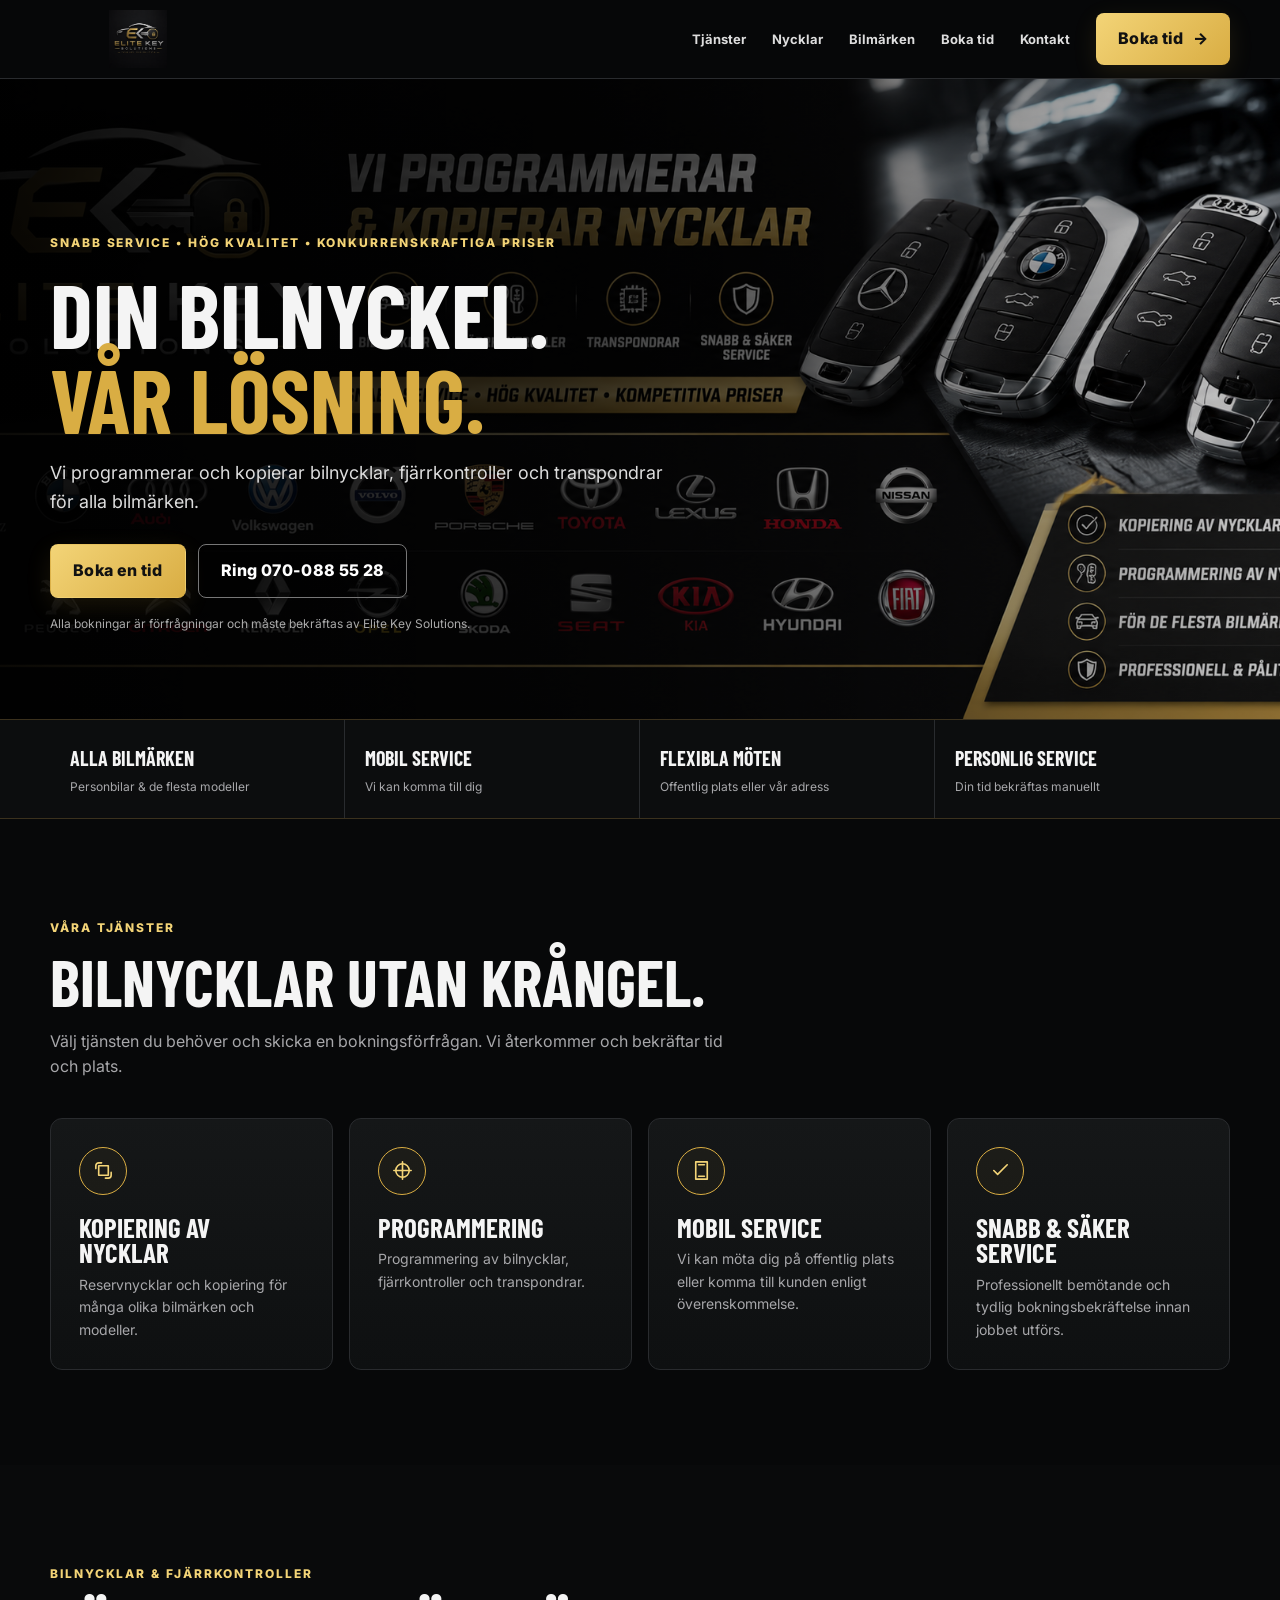
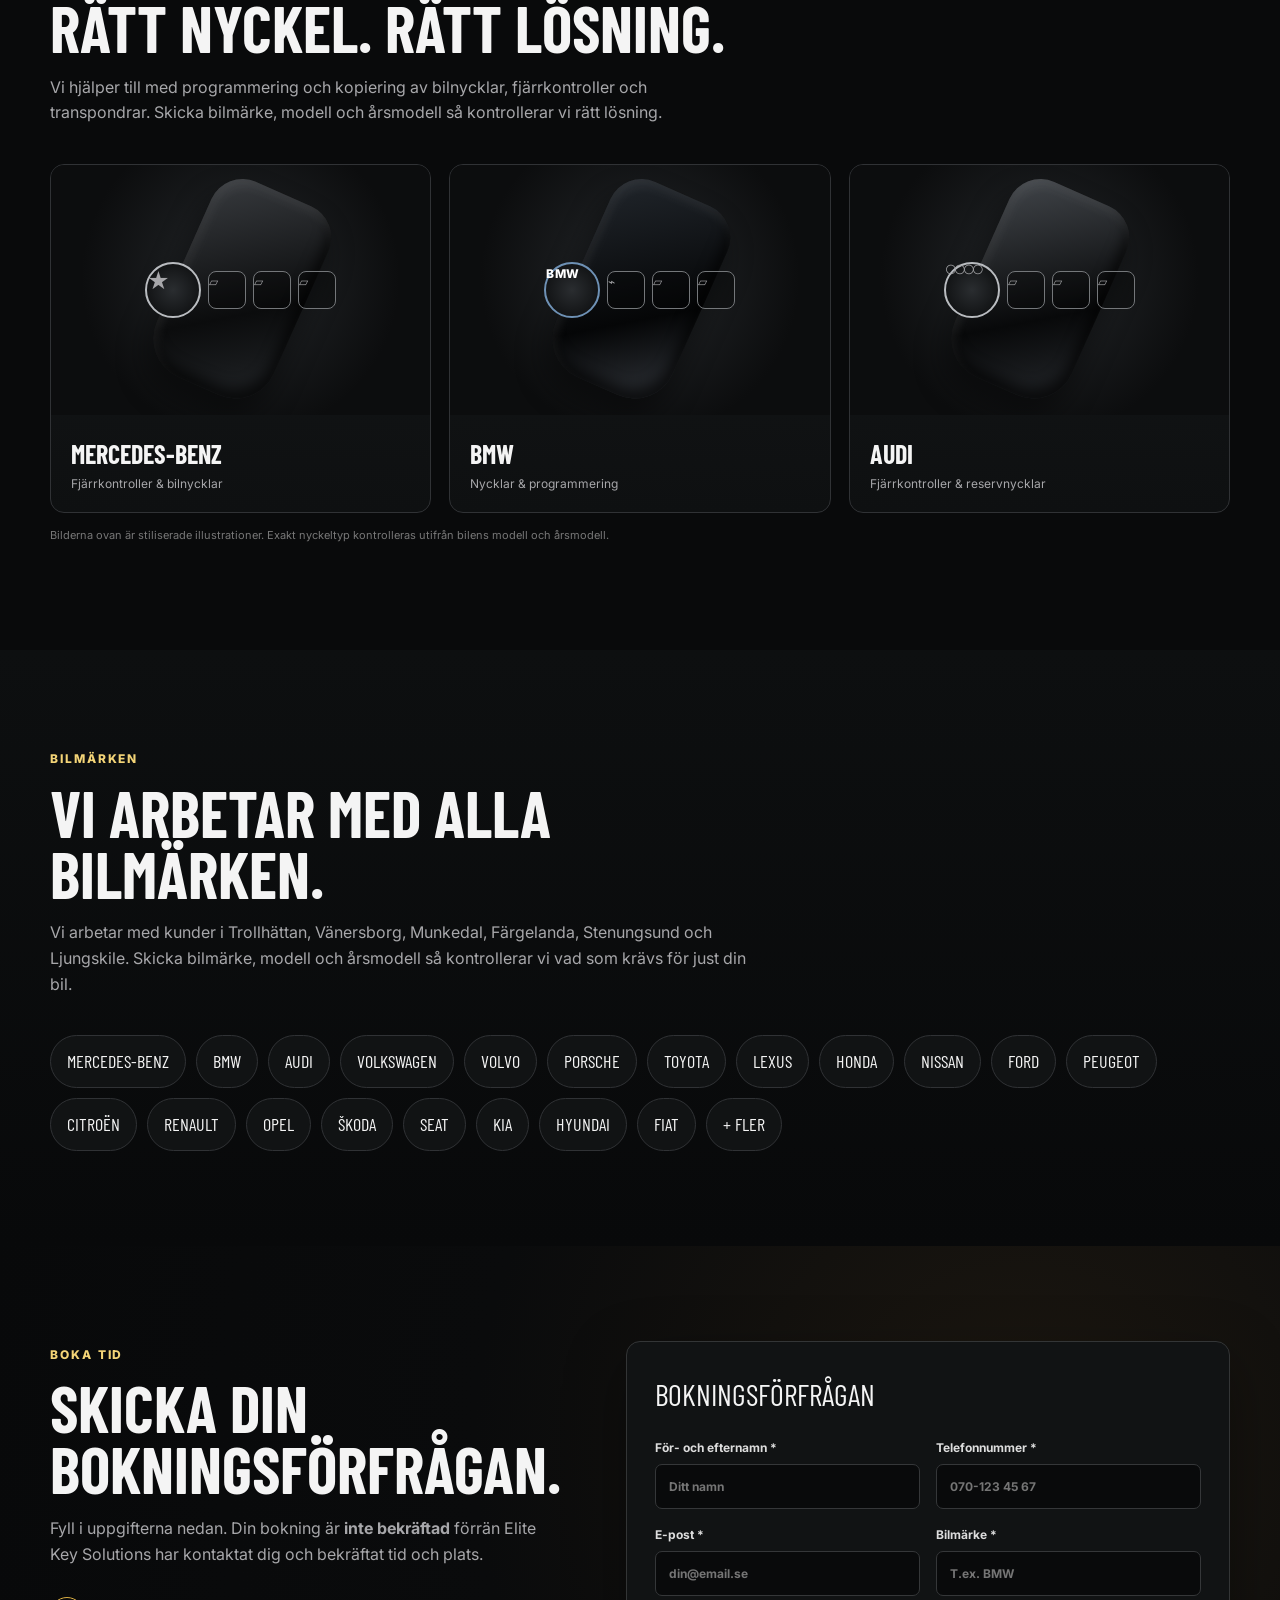
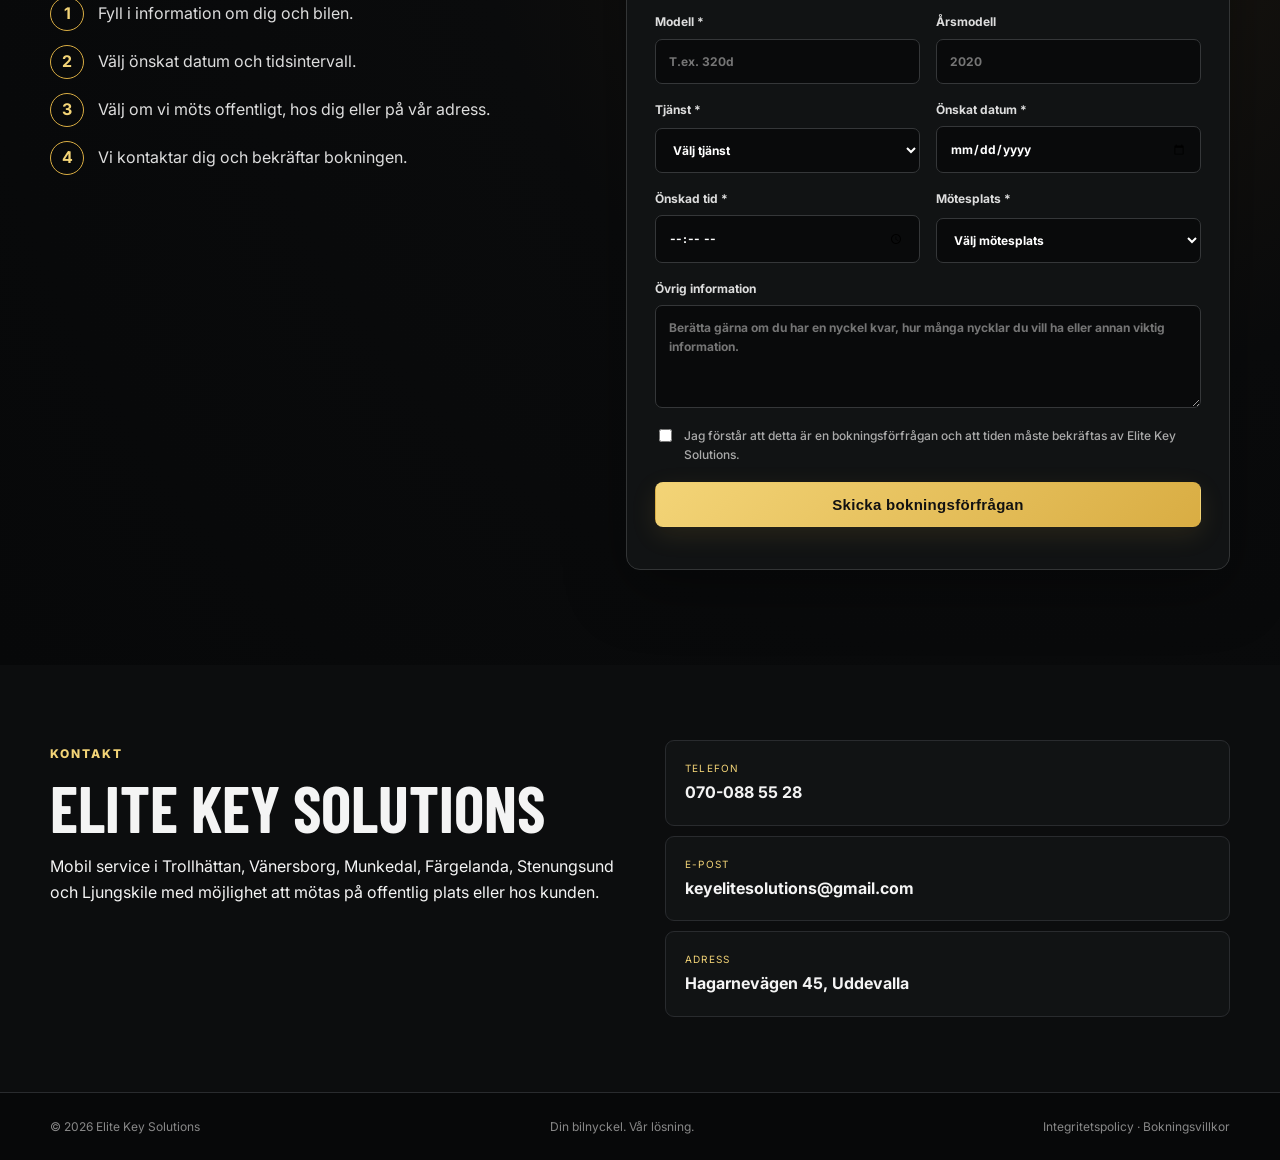
==== elite_key_solutions_site/index.html @ 111d4e5b "Add files via upload" ====
<!doctype html>
<html lang="sv">
<head>
  <meta charset="utf-8">
  <meta name="viewport" content="width=device-width, initial-scale=1">
  <meta name="description" content="Elite Key Solutions erbjuder bilnycklar, nyckelprogrammering, nyckelkopiering och mobil service i Trollhättan, Vänersborg, Munkedal, Färgelanda, Stenungsund, Ljungskile och närliggande områden. Boka en tid för din bilnyckel.">
  <meta name="robots" content="index, follow">
  <meta name="theme-color" content="#0b0d10">
  <meta property="og:type" content="website">
  <meta property="og:title" content="Elite Key Solutions | Bilnycklar & programmering">
  <meta property="og:description" content="Professionell hjälp med bilnycklar, programmering och kopiering i Trollhättan, Vänersborg, Munkedal, Färgelanda, Stenungsund, Ljungskile och omnejd.">
  <meta property="og:image" content="assets/hero-banner.png">
  <meta name="twitter:card" content="summary_large_image">
  <link rel="icon" href="assets/logo.png" type="image/png">
  <link rel="manifest" href="site.webmanifest">
  <title>Elite Key Solutions | Bilnycklar & programmering</title>
  <link rel="stylesheet" href="style.css">
  <script type="application/ld+json">
  {
    "@context": "https://schema.org",
    "@type": "AutomotiveBusiness",
    "name": "Elite Key Solutions",
    "description": "Bilnycklar, nyckelprogrammering, nyckelkopiering och mobil service.",
    "telephone": "+46700885528",
    "email": "keyelitesolutions@gmail.com",
    "address": {
      "@type": "PostalAddress",
      "streetAddress": "Hagarnevägen 45",
      "addressLocality": "Uddevalla",
      "addressCountry": "SE"
    },
    "areaServed": ["Trollhättan","Vänersborg","Munkedal","Färgelanda","Stenungsund","Ljungskile"],
    "url": "https://YOUR-GITHUB-USERNAME.github.io/elite-key-solutions/"
  }
  </script>
</head>
<body>
  <header class="site-header">
    <div class="container nav">
      <a class="brand" href="#top" aria-label="Elite Key Solutions startsida">
        <img src="assets/logo.png" alt="Elite Key Solutions">
      </a>
      <nav id="mainNav">
        <a href="#tjanster">Tjänster</a>
        <a href="#nycklar">Nycklar</a>
        <a href="#bilmärken">Bilmärken</a>
        <a href="#bokning">Boka tid</a>
        <a href="#kontakt">Kontakt</a>
      </nav>
      <a class="nav-cta" href="#bokning">Boka tid <span aria-hidden="true">→</span></a>
      <button class="menu-toggle" type="button" aria-label="Öppna meny" aria-expanded="false" aria-controls="mainNav">☰</button>
    </div>
  </header>

  <main id="top">
    <section class="hero">
      <img class="hero-image" src="assets/hero-banner.png" alt="Elite Key Solutions – bilnycklar och programmering">
      <div class="hero-overlay">
        <div class="container hero-content">
          <span class="eyebrow">SNABB SERVICE • HÖG KVALITET • KONKURRENSKRAFTIGA PRISER</span>
          <h1>Din bilnyckel.<br><span>Vår lösning.</span></h1>
          <p>Vi programmerar och kopierar bilnycklar, fjärrkontroller och transpondrar för alla bilmärken.</p>
          <div class="hero-actions">
            <a class="btn btn-gold" href="#bokning">Boka en tid</a>
            <a class="btn btn-outline" href="tel:+46700885528">Ring 070-088 55 28</a>
          </div>
          <p class="hero-note">Alla bokningar är förfrågningar och måste bekräftas av Elite Key Solutions.</p>
        </div>
      </div>
    </section>

    <section class="trust-strip">
      <div class="container trust-grid">
        <div><strong>Alla bilmärken</strong><span>Personbilar &amp; de flesta modeller</span></div>
        <div><strong>Mobil service</strong><span>Vi kan komma till dig</span></div>
        <div><strong>Flexibla möten</strong><span>Offentlig plats eller vår adress</span></div>
        <div><strong>Personlig service</strong><span>Din tid bekräftas manuellt</span></div>
      </div>
    </section>

    <section id="tjanster" class="section">
      <div class="container">
        <div class="section-heading">
          <span class="eyebrow">VÅRA TJÄNSTER</span>
          <h2>Bilnycklar utan krångel.</h2>
          <p>Välj tjänsten du behöver och skicka en bokningsförfrågan. Vi återkommer och bekräftar tid och plats.</p>
        </div>
        <div class="cards">
          <article class="card">
            <div class="icon" aria-hidden="true"><svg viewBox="0 0 24 24"><path d="M7 7h10v10H7z"/><path d="M4 10V7a3 3 0 0 1 3-3h3M20 14v3a3 3 0 0 1-3 3h-3"/></svg></div>
            <h3>Kopiering av nycklar</h3>
            <p>Reservnycklar och kopiering för många olika bilmärken och modeller.</p>
          </article>
          <article class="card">
            <div class="icon" aria-hidden="true"><svg viewBox="0 0 24 24"><path d="M12 3v18M3 12h18"/><circle cx="12" cy="12" r="7"/></svg></div>
            <h3>Programmering</h3>
            <p>Programmering av bilnycklar, fjärrkontroller och transpondrar.</p>
          </article>
          <article class="card">
            <div class="icon" aria-hidden="true"><svg viewBox="0 0 24 24"><path d="M6 3h12v18H6z"/><path d="M9 6h6M9 18h6"/></svg></div>
            <h3>Mobil service</h3>
            <p>Vi kan möta dig på offentlig plats eller komma till kunden enligt överenskommelse.</p>
          </article>
          <article class="card">
            <div class="icon" aria-hidden="true"><svg viewBox="0 0 24 24"><path d="m5 12 4 4L19 6"/></svg></div>
            <h3>Snabb &amp; säker service</h3>
            <p>Professionellt bemötande och tydlig bokningsbekräftelse innan jobbet utförs.</p>
          </article>
        </div>
      </div>
    </section>

    <section id="nycklar" class="section key-section">
      <div class="container">
        <div class="section-heading">
          <span class="eyebrow">BILNYCKLAR &amp; FJÄRRKONTROLLER</span>
          <h2>Rätt nyckel. Rätt lösning.</h2>
          <p>Vi hjälper till med programmering och kopiering av bilnycklar, fjärrkontroller och transpondrar. Skicka bilmärke, modell och årsmodell så kontrollerar vi rätt lösning.</p>
        </div>
        <div class="key-gallery">
          <article class="key-card">
            <div class="key-visual key-mercedes" aria-label="Mercedes-Benz nyckelillustration"><span class="key-logo">★</span><span class="key-button">▱</span><span class="key-button">▱</span><span class="key-button">▱</span></div>
            <div><strong>Mercedes-Benz</strong><span>Fjärrkontroller &amp; bilnycklar</span></div>
          </article>
          <article class="key-card">
            <div class="key-visual key-bmw" aria-label="BMW nyckelillustration"><span class="key-logo">BMW</span><span class="key-button">⌁</span><span class="key-button">▱</span><span class="key-button">▱</span></div>
            <div><strong>BMW</strong><span>Nycklar &amp; programmering</span></div>
          </article>
          <article class="key-card">
            <div class="key-visual key-audi" aria-label="Audi nyckelillustration"><span class="key-logo">◯◯◯◯</span><span class="key-button">▱</span><span class="key-button">▱</span><span class="key-button">▱</span></div>
            <div><strong>Audi</strong><span>Fjärrkontroller &amp; reservnycklar</span></div>
          </article>
        </div>
        <p class="key-disclaimer">Bilderna ovan är stiliserade illustrationer. Exakt nyckeltyp kontrolleras utifrån bilens modell och årsmodell.</p>
      </div>
    </section>

    <section id="bilmärken" class="section section-dark">
      <div class="container">
        <div class="section-heading">
          <span class="eyebrow">BILMÄRKEN</span>
          <h2>Vi arbetar med alla bilmärken.</h2>
          <p>Vi arbetar med kunder i Trollhättan, Vänersborg, Munkedal, Färgelanda, Stenungsund och Ljungskile. Skicka bilmärke, modell och årsmodell så kontrollerar vi vad som krävs för just din bil.</p>
        </div>
        <div class="brands">
          <span>Mercedes-Benz</span><span>BMW</span><span>Audi</span><span>Volkswagen</span>
          <span>Volvo</span><span>Porsche</span><span>Toyota</span><span>Lexus</span>
          <span>Honda</span><span>Nissan</span><span>Ford</span><span>Peugeot</span>
          <span>Citroën</span><span>Renault</span><span>Opel</span><span>Škoda</span>
          <span>SEAT</span><span>Kia</span><span>Hyundai</span><span>Fiat</span>
          <span>+ fler</span>
        </div>
      </div>
    </section>

    <section id="bokning" class="section booking-section">
      <div class="container booking-layout">
        <div>
          <span class="eyebrow">BOKA TID</span>
          <h2>Skicka din bokningsförfrågan.</h2>
          <p class="lead">Fyll i uppgifterna nedan. Din bokning är <strong>inte bekräftad</strong> förrän Elite Key Solutions har kontaktat dig och bekräftat tid och plats.</p>

          <div class="booking-points">
            <div><b>1</b><span>Fyll i information om dig och bilen.</span></div>
            <div><b>2</b><span>Välj önskat datum och tidsintervall.</span></div>
            <div><b>3</b><span>Välj om vi möts offentligt, hos dig eller på vår adress.</span></div>
            <div><b>4</b><span>Vi kontaktar dig och bekräftar bokningen.</span></div>
          </div>
        </div>

        <form id="bookingForm" class="booking-form" novalidate>
          <input type="text" name="_honey" class="hp-field" tabindex="-1" autocomplete="off" aria-hidden="true">
          <div class="form-title">Bokningsförfrågan</div>
          <div class="form-grid">
            <label>För- och efternamn *
              <input name="name" required placeholder="Ditt namn">
            </label>
            <label>Telefonnummer *
              <input name="phone" type="tel" required placeholder="070-123 45 67">
            </label>
            <label>E-post *
              <input name="email" type="email" required placeholder="din@email.se" autocomplete="email">
            </label>
            <label>Bilmärke *
              <input name="brand" required placeholder="T.ex. BMW">
            </label>
            <label>Modell *
              <input name="model" required placeholder="T.ex. 320d">
            </label>
            <label>Årsmodell
              <input name="year" type="number" min="1950" max="2100" placeholder="2020">
            </label>
            <label>Tjänst *
              <select name="service" required>
                <option value="">Välj tjänst</option>
                <option>Programmering av reservnyckel</option>
                <option>Kopiering av bilnyckel</option>
                <option>Programmering av fjärrkontroll</option>
                <option>Programmering av transponder</option>
                <option>Annat – kontakta mig</option>
              </select>
            </label>
            <label>Önskat datum *
              <input name="date" type="date" required>
            </label>
            <label>Önskad tid *
              <input name="time" type="time" required>
            </label>
            <label>Mötesplats *
              <select name="location" required>
                <option value="">Välj mötesplats</option>
                <option>Offentlig plats – vi bestämmer tillsammans</option>
                <option>Jag vill att ni kommer till mig</option>
                <option>Jag kommer till Hagarnevägen 45, Uddevalla</option>
              </select>
            </label>
            <label class="full">Övrig information
              <textarea name="message" rows="4" placeholder="Berätta gärna om du har en nyckel kvar, hur många nycklar du vill ha eller annan viktig information."></textarea>
            </label>
          </div>
          <label class="consent">
            <input name="consent" type="checkbox" value="Ja" required>
            <span>Jag förstår att detta är en bokningsförfrågan och att tiden måste bekräftas av Elite Key Solutions.</span>
          </label>
          <button class="btn btn-gold submit-btn" type="submit">Skicka bokningsförfrågan</button>
          <p id="formStatus" class="form-status" aria-live="polite"></p>
        </form>
      </div>
    </section>

    <section id="kontakt" class="section contact-section">
      <div class="container contact-grid">
        <div>
          <span class="eyebrow">KONTAKT</span>
          <h2>Elite Key Solutions</h2>
          <p>Mobil service i Trollhättan, Vänersborg, Munkedal, Färgelanda, Stenungsund och Ljungskile med möjlighet att mötas på offentlig plats eller hos kunden.</p>
        </div>
        <div class="contact-items">
          <a href="tel:+46700885528"><small>Telefon</small><strong>070-088 55 28</strong></a>
          <a href="mailto:keyelitesolutions@gmail.com"><small>E-post</small><strong>keyelitesolutions@gmail.com</strong></a>
          <div><small>Adress</small><strong>Hagarnevägen 45, Uddevalla</strong></div>
        </div>
      </div>
    </section>
  </main>

  <footer>
    <div class="container footer-inner">
      <span>© <span id="year"></span> Elite Key Solutions</span>
      <span>Din bilnyckel. Vår lösning.</span>
      <span><a href="integritetspolicy.html">Integritetspolicy</a> · <a href="bokningsvillkor.html">Bokningsvillkor</a></span>
    </div>
  </footer>

  <script src="script.js"></script>
</body>
</html>
---- elite_key_solutions_site/style.css ----
@import url('https://fonts.googleapis.com/css2?family=Barlow+Condensed:wght@500;600;700;800&family=Inter:wght@400;500;600;700;800&display=swap');
:root{--bg:#070809;--panel:#101214;--panel2:#151719;--gold:#d9ad43;--gold2:#f3d477;--text:#f4f4f4;--muted:#a7a7aa;--line:#292b2e;--max:1180px}
*{box-sizing:border-box}html{scroll-behavior:smooth}body{margin:0;background:var(--bg);color:var(--text);font-family:Inter,Arial,sans-serif;line-height:1.6}a{color:inherit;text-decoration:none}.container{width:min(calc(100% - 40px),var(--max));margin:auto}
.site-header{position:sticky;top:0;z-index:50;background:rgba(7,8,9,.96);backdrop-filter:blur(14px);border-bottom:1px solid var(--line)}.nav{height:78px;display:flex;align-items:center;gap:24px}.brand{display:flex;align-items:center;margin-right:auto}.brand img{width:175px;height:58px;object-fit:contain}.nav nav{display:flex;gap:22px;color:#ddd;font-size:13px;font-weight:700}.nav nav a{padding:10px 2px;position:relative}.nav nav a:after{content:"";position:absolute;left:0;right:100%;bottom:3px;height:2px;background:var(--gold);transition:.2s}.nav nav a:hover:after{right:0}.nav-cta,.btn{display:inline-flex;justify-content:center;align-items:center;gap:9px;border-radius:8px;padding:13px 22px;font-weight:800;letter-spacing:.02em;transition:transform .18s,filter .18s,box-shadow .18s}.nav-cta{background:linear-gradient(135deg,var(--gold2),var(--gold));color:#111;box-shadow:0 7px 24px rgba(217,173,67,.12)}.menu-toggle{display:none;background:#111;border:1px solid #3a3b3d;color:#fff;border-radius:8px;width:44px;height:44px;font-size:22px}
.hero{position:relative;min-height:640px;overflow:hidden;background:#050606}.hero-image{position:absolute;inset:0;width:100%;height:100%;object-fit:cover;object-position:center}.hero-overlay{position:absolute;inset:0;background:linear-gradient(90deg,rgba(0,0,0,.95) 0%,rgba(0,0,0,.78) 43%,rgba(0,0,0,.2) 100%)}.hero-content{position:relative;padding-top:150px;max-width:760px;margin-left:max(20px,calc((100vw - var(--max))/2))}.eyebrow{display:inline-block;color:var(--gold2);font-weight:800;font-size:12px;letter-spacing:.16em}h1,h2,h3{font-family:"Barlow Condensed",Impact,sans-serif;line-height:.95;text-transform:uppercase}h1{font-size:clamp(54px,7vw,92px);margin:16px 0}h1 span,h2 span{color:var(--gold)}.hero p{max-width:620px;color:#ddd;font-size:18px}.hero-actions{display:flex;gap:12px;margin-top:28px;flex-wrap:wrap}.btn{border:1px solid transparent;cursor:pointer}.btn-gold{background:linear-gradient(135deg,var(--gold2),var(--gold));color:#111;box-shadow:0 8px 26px rgba(217,173,67,.12)}.btn-outline{border-color:#777;background:rgba(0,0,0,.35);color:#fff}.btn:hover,.nav-cta:hover{transform:translateY(-2px);filter:brightness(1.06);box-shadow:0 10px 28px rgba(0,0,0,.25)}.hero-note{font-size:12px!important;color:#aaa!important;margin-top:16px}
.trust-strip{border-top:1px solid #3b311d;border-bottom:1px solid #3b311d;background:#0c0d0e}.trust-grid{display:grid;grid-template-columns:repeat(4,1fr)}.trust-grid div{padding:22px 20px;border-right:1px solid var(--line)}.trust-grid div:last-child{border:0}.trust-grid strong,.trust-grid span{display:block}.trust-grid strong{font-family:"Barlow Condensed";font-size:20px;text-transform:uppercase}.trust-grid span{font-size:12px;color:var(--muted);margin-top:3px}
.section{padding:95px 0}.section-dark{background:linear-gradient(180deg,#0d0f10,#08090a)}.section-heading{max-width:700px;margin-bottom:38px}.section-heading h2,.booking-layout h2,.contact-section h2{font-size:clamp(42px,5vw,64px);margin:12px 0}.section-heading p,.lead{color:var(--muted);max-width:720px}.cards{display:grid;grid-template-columns:repeat(4,1fr);gap:16px}.card{background:linear-gradient(180deg,#151718,#0e1011);border:1px solid var(--line);padding:28px;border-radius:12px;transition:.2s}.card:hover{border-color:#655327;transform:translateY(-4px);box-shadow:0 16px 38px rgba(0,0,0,.25)}.icon{width:48px;height:48px;border:1px solid var(--gold);border-radius:50%;display:grid;place-items:center;color:var(--gold2);margin-bottom:20px;background:rgba(217,173,67,.04)}.icon svg{width:23px;height:23px;fill:none;stroke:currentColor;stroke-width:1.7;stroke-linecap:round;stroke-linejoin:round}.card h3{font-size:27px;margin:0 0 8px}.card p{color:var(--muted);font-size:14px;margin:0}
.key-section{background:#090a0b}.key-gallery{display:grid;grid-template-columns:repeat(3,1fr);gap:18px}.key-card{background:linear-gradient(180deg,#151719,#0e1011);border:1px solid #303235;border-radius:14px;overflow:hidden;transition:.2s}.key-card:hover{transform:translateY(-4px);border-color:#665428}.key-card>div:last-child{padding:18px 20px}.key-card strong,.key-card span{display:block}.key-card strong{font-family:"Barlow Condensed";font-size:26px;text-transform:uppercase}.key-card span{font-size:12px;color:var(--muted)}.key-visual{height:250px;position:relative;display:flex;align-items:center;justify-content:center;gap:7px;overflow:hidden;background:radial-gradient(circle at 50% 45%,#25282b,#0c0d0e 68%)}.key-visual:before{content:"";position:absolute;width:128px;height:210px;border-radius:34px 34px 42px 42px;background:linear-gradient(145deg,#3a3d41,#0b0c0d 60%,#24272a);box-shadow:inset 5px 5px 12px rgba(255,255,255,.08),inset -6px -8px 14px rgba(0,0,0,.7),0 18px 30px rgba(0,0,0,.45);transform:rotate(24deg)}.key-bmw:before{background:linear-gradient(145deg,#22272d,#050607 62%,#34383e)}.key-audi:before{background:linear-gradient(145deg,#44484d,#08090a 62%,#272a2e)}.key-logo,.key-button{position:relative;z-index:2}.key-logo{width:56px;height:56px;border-radius:50%;display:grid;place-items:center;color:#eee;border:2px solid #b9bcc0;font-size:10px;font-weight:800;letter-spacing:.03em;background:radial-gradient(circle,#2a2d30,#090a0b)}.key-button{width:38px;height:38px;border:1px solid #74777a;border-radius:8px;color:#d8d8d8;display:grid;place-items:center;font-size:15px;background:rgba(0,0,0,.28)}.key-mercedes .key-logo{font-size:22px}.key-bmw .key-logo{border-color:#6e91b5;color:#fff}.key-audi .key-logo{font-size:7px;letter-spacing:-.12em}.key-disclaimer{color:#777;font-size:11px;margin-top:14px}
.brands{display:flex;flex-wrap:wrap;gap:10px}.brands span{border:1px solid #303235;background:#111314;padding:11px 16px;border-radius:999px;font-family:"Barlow Condensed";font-size:18px;text-transform:uppercase;transition:.18s}.brands span:hover{border-color:#68552b;color:var(--gold2);transform:translateY(-2px)}
.booking-section{background:radial-gradient(circle at 80% 20%,#1c1710 0,#0a0b0c 42%,#070809 100%)}.booking-layout{display:grid;grid-template-columns:.85fr 1.15fr;gap:65px;align-items:start}.booking-points{display:grid;gap:14px;margin-top:30px}.booking-points div{display:flex;gap:14px;align-items:center;color:#ddd}.booking-points b{width:34px;height:34px;display:grid;place-items:center;border:1px solid var(--gold);border-radius:50%;color:var(--gold2)}.booking-form{background:#111314;border:1px solid #333536;border-radius:14px;padding:28px;box-shadow:0 20px 60px rgba(0,0,0,.35)}.form-title{font-family:"Barlow Condensed";font-size:30px;text-transform:uppercase;margin-bottom:20px}.form-grid{display:grid;grid-template-columns:1fr 1fr;gap:16px}label{display:grid;gap:7px;color:#ddd;font-size:12px;font-weight:700}.full{grid-column:1/-1}input,select,textarea{width:100%;background:#090a0b;border:1px solid #353739;border-radius:7px;padding:12px 13px;color:#fff;font:inherit;outline:none}input:focus,select:focus,textarea:focus{border-color:var(--gold);box-shadow:0 0 0 3px rgba(217,173,67,.08)}textarea{resize:vertical}.consent{display:flex;align-items:flex-start;gap:9px;margin:18px 0;color:#aaa;font-weight:500}.consent input{width:auto;margin-top:3px}.submit-btn{width:100%;font-size:15px}.form-status{margin:14px 0 0;color:var(--gold2);font-size:13px}.contact-section{padding-top:75px;padding-bottom:75px;background:#0c0d0e}.contact-grid{display:grid;grid-template-columns:1fr 1fr;gap:50px}.contact-items{display:grid;gap:10px}.contact-items a,.contact-items div{padding:19px;border:1px solid var(--line);border-radius:9px;background:#111314;transition:.18s}.contact-items a:hover{border-color:#665428;transform:translateX(3px)}.contact-items small,.contact-items strong{display:block}.contact-items small{color:var(--gold2);text-transform:uppercase;font-size:10px;letter-spacing:.12em}.contact-items strong{font-size:16px;margin-top:4px}footer{border-top:1px solid var(--line);padding:24px 0;color:#888;font-size:12px}.footer-inner{display:flex;justify-content:space-between;gap:20px}
.hp-field{position:absolute!important;left:-10000px!important;width:1px!important;height:1px!important;overflow:hidden!important;opacity:0!important;pointer-events:none!important}.booking-form button:disabled{opacity:.65;cursor:wait;transform:none}.form-status[data-type="success"]{color:#7fe0a2}.form-status[data-type="error"]{color:#ff8b8b}.form-status[data-type="loading"]{color:var(--gold2)}
@media(max-width:900px){.nav nav{display:none}.nav-cta{padding:10px 15px}.menu-toggle{display:block}.nav.open nav{display:flex;position:absolute;left:14px;right:14px;top:72px;padding:14px;flex-direction:column;gap:4px;background:#101214;border:1px solid #333;border-radius:12px;box-shadow:0 20px 45px rgba(0,0,0,.5)}.hero{min-height:650px}.hero-content{padding-top:125px}.cards{grid-template-columns:1fr 1fr}.key-gallery{grid-template-columns:1fr 1fr}.booking-layout,.contact-grid{grid-template-columns:1fr}.trust-grid{grid-template-columns:1fr 1fr}.trust-grid div:nth-child(2){border-right:0}.trust-grid div:nth-child(-n+2){border-bottom:1px solid var(--line)}}
@media(max-width:620px){.container{width:min(calc(100% - 28px),var(--max))}.brand img{width:145px}.nav{height:68px}.hero-image{object-position:62% center}.hero-overlay{background:linear-gradient(90deg,rgba(0,0,0,.95),rgba(0,0,0,.72))}.hero-content{padding-top:105px}.hero p{font-size:15px}.cards,.form-grid,.key-gallery{grid-template-columns:1fr}.full{grid-column:auto}.trust-grid{grid-template-columns:1fr}.trust-grid div{border-right:0!important;border-bottom:1px solid var(--line)!important}.trust-grid div:last-child{border-bottom:0!important}.section{padding:70px 0}.footer-inner{flex-direction:column}.hero-actions .btn{width:100%}.key-visual{height:220px}}
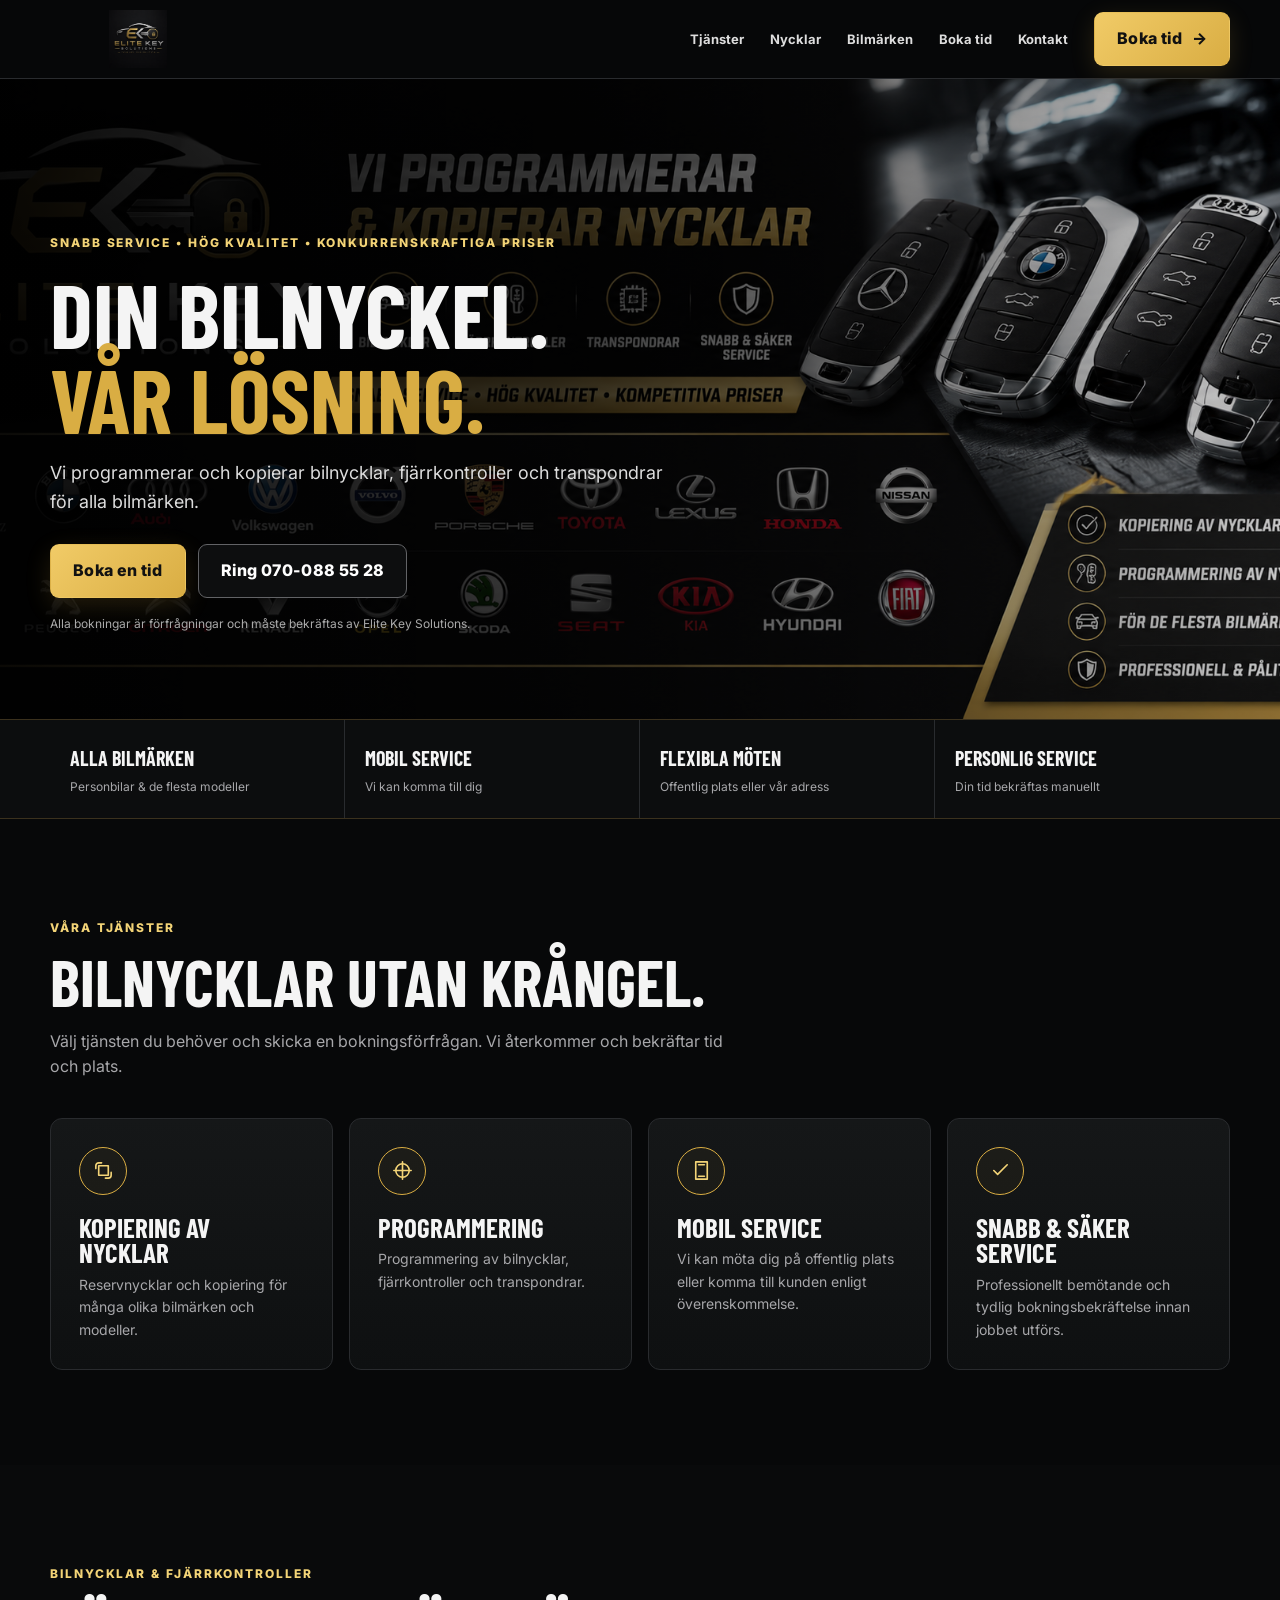
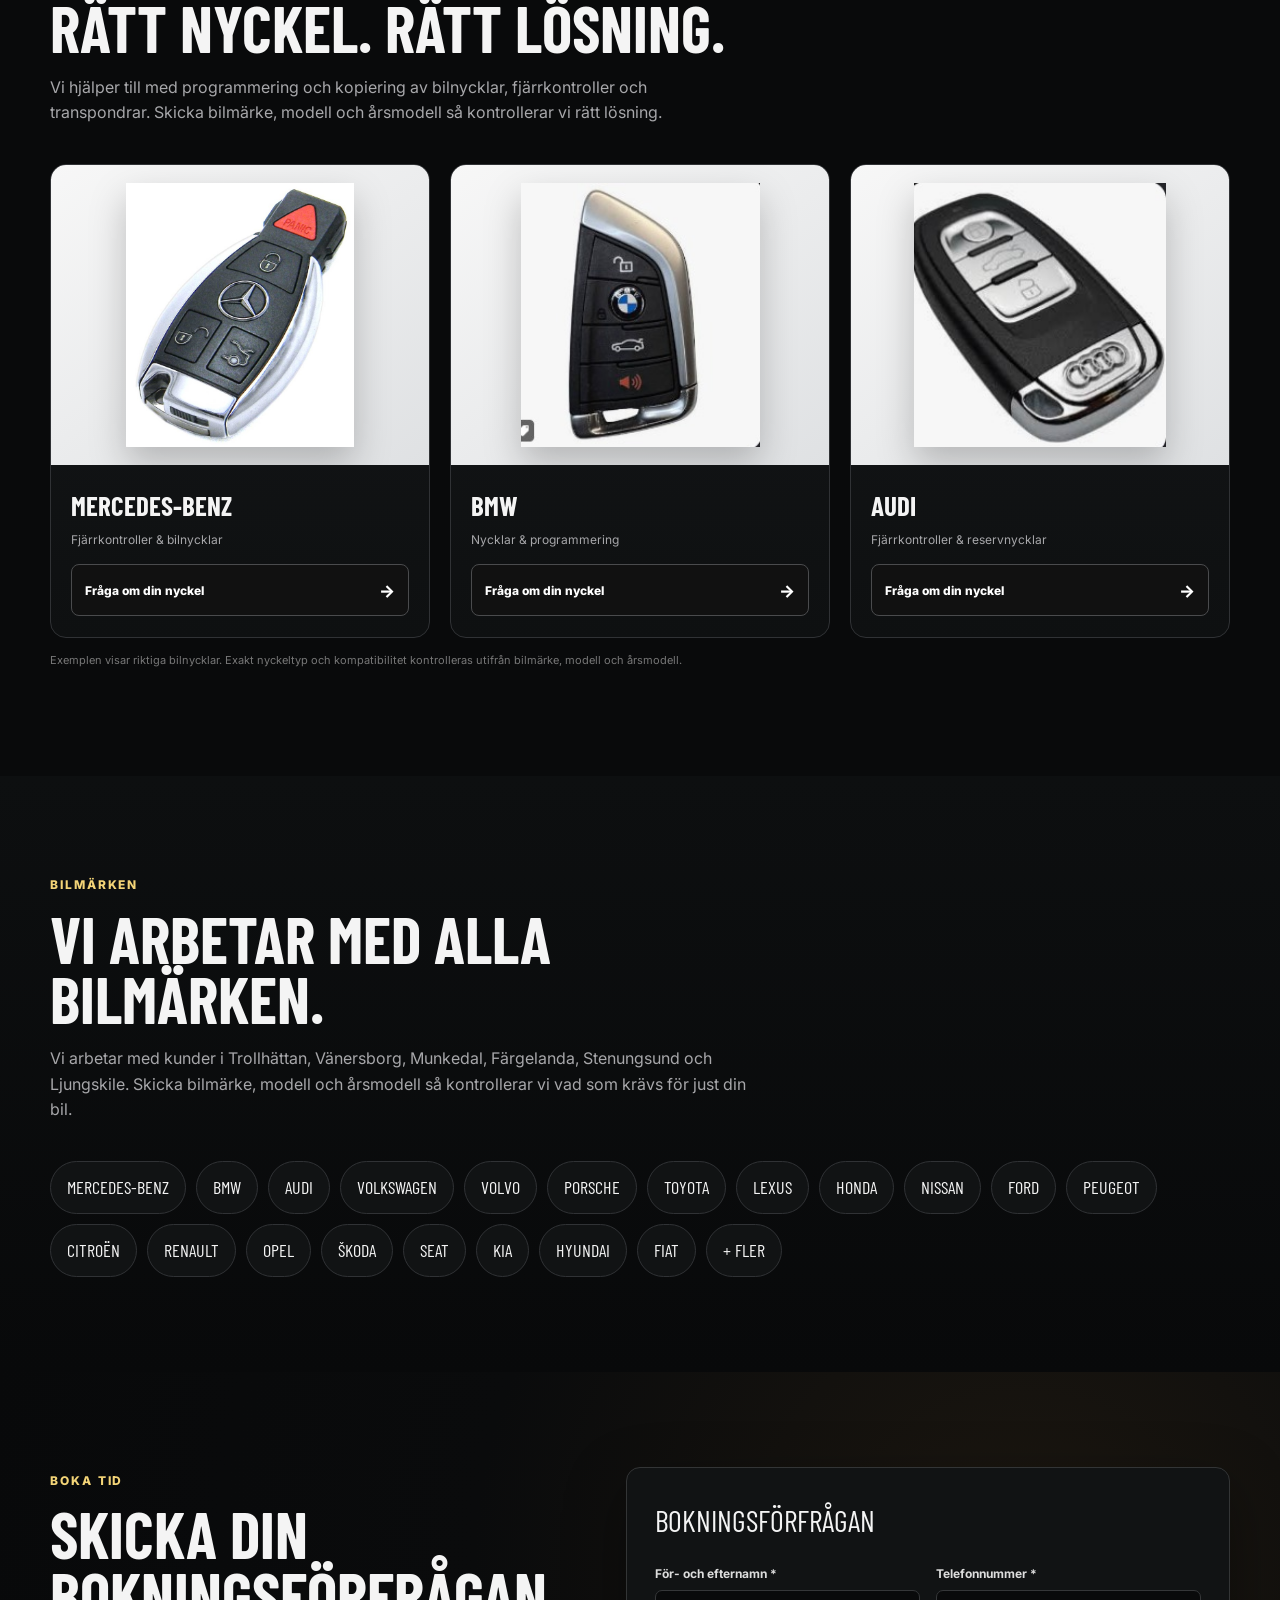
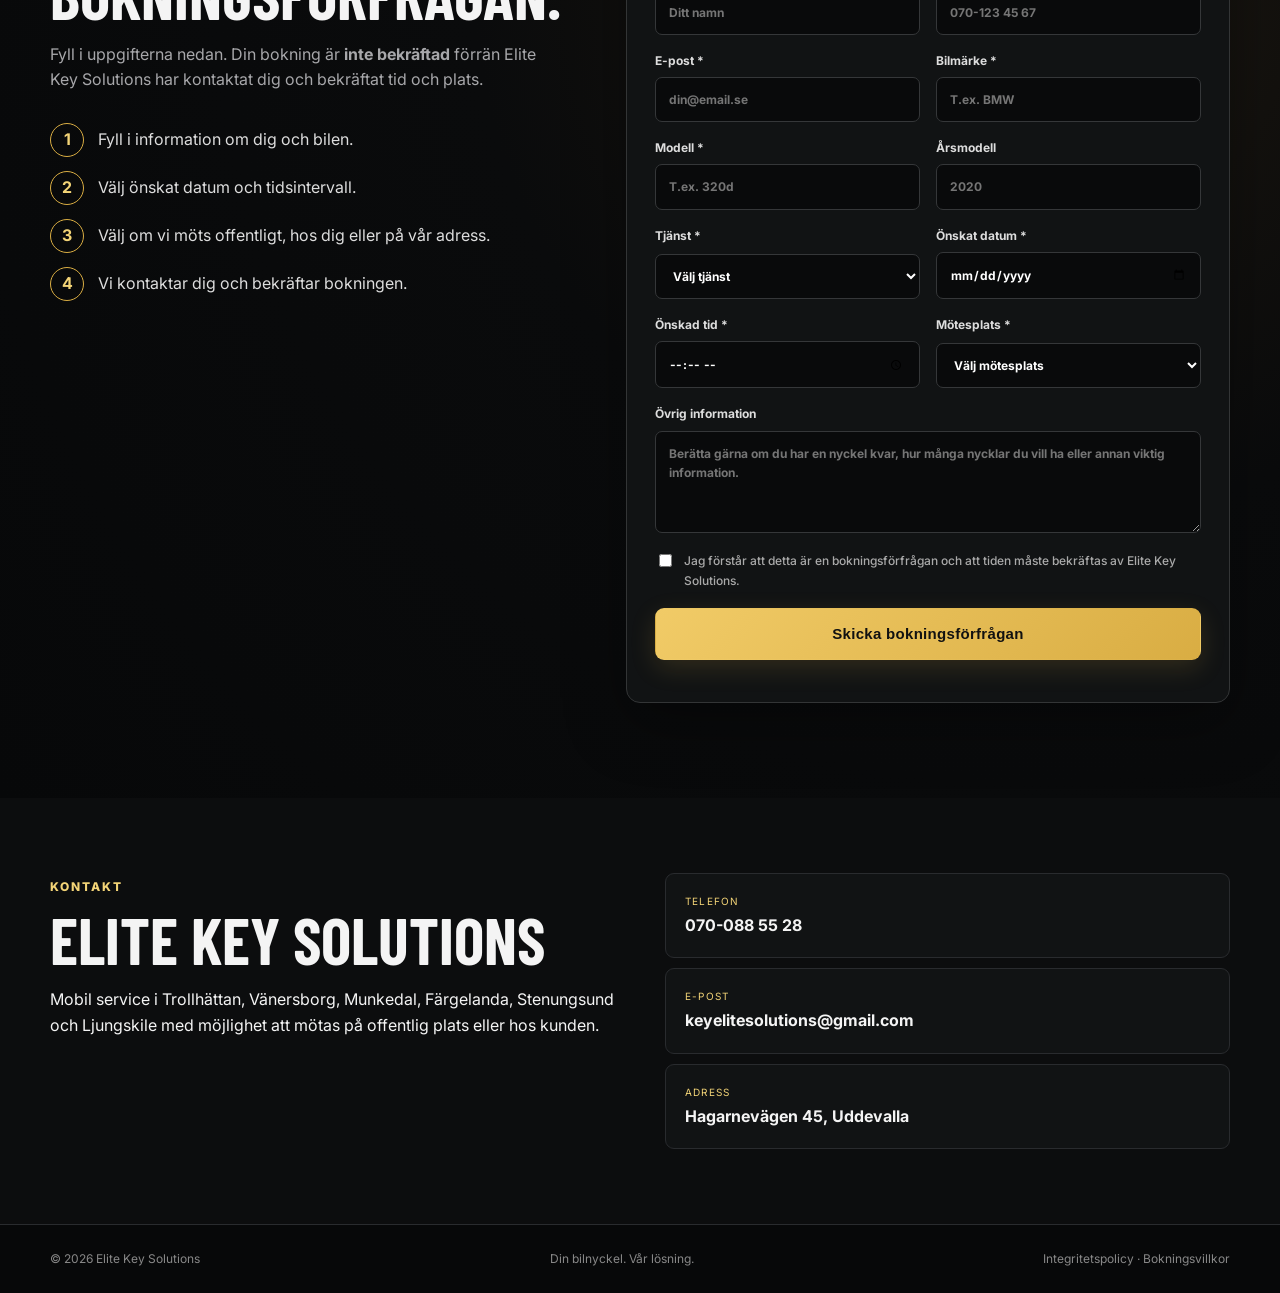
==== commit 2d23ed98: "Add files via upload" ====
--- a/elite_key_solutions_site/index.html
+++ b/elite_key_solutions_site/index.html
@@ -119,19 +119,19 @@
         </div>
         <div class="key-gallery">
           <article class="key-card">
-            <div class="key-visual key-mercedes" aria-label="Mercedes-Benz nyckelillustration"><span class="key-logo">★</span><span class="key-button">▱</span><span class="key-button">▱</span><span class="key-button">▱</span></div>
-            <div><strong>Mercedes-Benz</strong><span>Fjärrkontroller &amp; bilnycklar</span></div>
+            <div class="key-photo"><img src="assets/key-mercedes.jpg" alt="Mercedes-Benz bilnyckel" loading="lazy"></div>
+            <div class="key-card-body"><strong>Mercedes-Benz</strong><span>Fjärrkontroller &amp; bilnycklar</span><a class="key-action" href="#bokning">Fråga om din nyckel <span aria-hidden="true">→</span></a></div>
           </article>
           <article class="key-card">
-            <div class="key-visual key-bmw" aria-label="BMW nyckelillustration"><span class="key-logo">BMW</span><span class="key-button">⌁</span><span class="key-button">▱</span><span class="key-button">▱</span></div>
-            <div><strong>BMW</strong><span>Nycklar &amp; programmering</span></div>
+            <div class="key-photo"><img src="assets/key-bmw.jpg" alt="BMW bilnyckel" loading="lazy"></div>
+            <div class="key-card-body"><strong>BMW</strong><span>Nycklar &amp; programmering</span><a class="key-action" href="#bokning">Fråga om din nyckel <span aria-hidden="true">→</span></a></div>
           </article>
           <article class="key-card">
-            <div class="key-visual key-audi" aria-label="Audi nyckelillustration"><span class="key-logo">◯◯◯◯</span><span class="key-button">▱</span><span class="key-button">▱</span><span class="key-button">▱</span></div>
-            <div><strong>Audi</strong><span>Fjärrkontroller &amp; reservnycklar</span></div>
-          </article>
-        </div>
-        <p class="key-disclaimer">Bilderna ovan är stiliserade illustrationer. Exakt nyckeltyp kontrolleras utifrån bilens modell och årsmodell.</p>
+            <div class="key-photo"><img src="assets/key-audi.jpg" alt="Audi bilnyckel" loading="lazy"></div>
+            <div class="key-card-body"><strong>Audi</strong><span>Fjärrkontroller &amp; reservnycklar</span><a class="key-action" href="#bokning">Fråga om din nyckel <span aria-hidden="true">→</span></a></div>
+          </article>
+        </div>
+        <p class="key-disclaimer">Exemplen visar riktiga bilnycklar. Exakt nyckeltyp och kompatibilitet kontrolleras utifrån bilmärke, modell och årsmodell.</p>
       </div>
     </section>
 
--- a/elite_key_solutions_site/style.css
+++ b/elite_key_solutions_site/style.css
@@ -1,13 +1,13 @@
 @import url('https://fonts.googleapis.com/css2?family=Barlow+Condensed:wght@500;600;700;800&family=Inter:wght@400;500;600;700;800&display=swap');
 :root{--bg:#070809;--panel:#101214;--panel2:#151719;--gold:#d9ad43;--gold2:#f3d477;--text:#f4f4f4;--muted:#a7a7aa;--line:#292b2e;--max:1180px}
 *{box-sizing:border-box}html{scroll-behavior:smooth}body{margin:0;background:var(--bg);color:var(--text);font-family:Inter,Arial,sans-serif;line-height:1.6}a{color:inherit;text-decoration:none}.container{width:min(calc(100% - 40px),var(--max));margin:auto}
-.site-header{position:sticky;top:0;z-index:50;background:rgba(7,8,9,.96);backdrop-filter:blur(14px);border-bottom:1px solid var(--line)}.nav{height:78px;display:flex;align-items:center;gap:24px}.brand{display:flex;align-items:center;margin-right:auto}.brand img{width:175px;height:58px;object-fit:contain}.nav nav{display:flex;gap:22px;color:#ddd;font-size:13px;font-weight:700}.nav nav a{padding:10px 2px;position:relative}.nav nav a:after{content:"";position:absolute;left:0;right:100%;bottom:3px;height:2px;background:var(--gold);transition:.2s}.nav nav a:hover:after{right:0}.nav-cta,.btn{display:inline-flex;justify-content:center;align-items:center;gap:9px;border-radius:8px;padding:13px 22px;font-weight:800;letter-spacing:.02em;transition:transform .18s,filter .18s,box-shadow .18s}.nav-cta{background:linear-gradient(135deg,var(--gold2),var(--gold));color:#111;box-shadow:0 7px 24px rgba(217,173,67,.12)}.menu-toggle{display:none;background:#111;border:1px solid #3a3b3d;color:#fff;border-radius:8px;width:44px;height:44px;font-size:22px}
-.hero{position:relative;min-height:640px;overflow:hidden;background:#050606}.hero-image{position:absolute;inset:0;width:100%;height:100%;object-fit:cover;object-position:center}.hero-overlay{position:absolute;inset:0;background:linear-gradient(90deg,rgba(0,0,0,.95) 0%,rgba(0,0,0,.78) 43%,rgba(0,0,0,.2) 100%)}.hero-content{position:relative;padding-top:150px;max-width:760px;margin-left:max(20px,calc((100vw - var(--max))/2))}.eyebrow{display:inline-block;color:var(--gold2);font-weight:800;font-size:12px;letter-spacing:.16em}h1,h2,h3{font-family:"Barlow Condensed",Impact,sans-serif;line-height:.95;text-transform:uppercase}h1{font-size:clamp(54px,7vw,92px);margin:16px 0}h1 span,h2 span{color:var(--gold)}.hero p{max-width:620px;color:#ddd;font-size:18px}.hero-actions{display:flex;gap:12px;margin-top:28px;flex-wrap:wrap}.btn{border:1px solid transparent;cursor:pointer}.btn-gold{background:linear-gradient(135deg,var(--gold2),var(--gold));color:#111;box-shadow:0 8px 26px rgba(217,173,67,.12)}.btn-outline{border-color:#777;background:rgba(0,0,0,.35);color:#fff}.btn:hover,.nav-cta:hover{transform:translateY(-2px);filter:brightness(1.06);box-shadow:0 10px 28px rgba(0,0,0,.25)}.hero-note{font-size:12px!important;color:#aaa!important;margin-top:16px}
+.site-header{position:sticky;top:0;z-index:50;background:rgba(7,8,9,.96);backdrop-filter:blur(14px);border-bottom:1px solid var(--line)}.nav{height:78px;display:flex;align-items:center;gap:24px}.brand{display:flex;align-items:center;margin-right:auto}.brand img{width:175px;height:58px;object-fit:contain}.nav nav{display:flex;gap:22px;color:#ddd;font-size:13px;font-weight:700}.nav nav a{padding:10px 2px;position:relative}.nav nav a:after{content:"";position:absolute;left:0;right:100%;bottom:3px;height:2px;background:var(--gold);transition:.2s}.nav nav a:hover:after{right:0}.nav-cta,.btn{display:inline-flex;justify-content:center;align-items:center;gap:9px;min-height:48px;border-radius:9px;padding:13px 22px;font-weight:800;letter-spacing:.02em;transition:transform .18s,filter .18s,box-shadow .18s;border:1px solid transparent}.nav-cta{background:linear-gradient(135deg,#f1cb67,#d9ad43);color:#111;box-shadow:0 7px 24px rgba(217,173,67,.16)}.menu-toggle{display:none;background:#111;border:1px solid #3a3b3d;color:#fff;border-radius:8px;width:44px;height:44px;font-size:22px}
+.hero{position:relative;min-height:640px;overflow:hidden;background:#050606}.hero-image{position:absolute;inset:0;width:100%;height:100%;object-fit:cover;object-position:center}.hero-overlay{position:absolute;inset:0;background:linear-gradient(90deg,rgba(0,0,0,.95) 0%,rgba(0,0,0,.78) 43%,rgba(0,0,0,.2) 100%)}.hero-content{position:relative;padding-top:150px;max-width:760px;margin-left:max(20px,calc((100vw - var(--max))/2))}.eyebrow{display:inline-block;color:var(--gold2);font-weight:800;font-size:12px;letter-spacing:.16em}h1,h2,h3{font-family:"Barlow Condensed",Impact,sans-serif;line-height:.95;text-transform:uppercase}h1{font-size:clamp(54px,7vw,92px);margin:16px 0}h1 span,h2 span{color:var(--gold)}.hero p{max-width:620px;color:#ddd;font-size:18px}.hero-actions{display:flex;gap:12px;margin-top:28px;flex-wrap:wrap}.btn{cursor:pointer}.btn-gold{background:linear-gradient(135deg,#f1cb67,#d9ad43);color:#111;box-shadow:0 8px 26px rgba(217,173,67,.16)}.btn-outline{border-color:#626366;background:#0d0e0f;color:#fff}.btn-outline:hover{border-color:#b89543;color:#f0cf79}.btn:hover,.nav-cta:hover{transform:translateY(-2px);filter:brightness(1.06);box-shadow:0 10px 28px rgba(0,0,0,.25)}.hero-note{font-size:12px!important;color:#aaa!important;margin-top:16px}
 .trust-strip{border-top:1px solid #3b311d;border-bottom:1px solid #3b311d;background:#0c0d0e}.trust-grid{display:grid;grid-template-columns:repeat(4,1fr)}.trust-grid div{padding:22px 20px;border-right:1px solid var(--line)}.trust-grid div:last-child{border:0}.trust-grid strong,.trust-grid span{display:block}.trust-grid strong{font-family:"Barlow Condensed";font-size:20px;text-transform:uppercase}.trust-grid span{font-size:12px;color:var(--muted);margin-top:3px}
 .section{padding:95px 0}.section-dark{background:linear-gradient(180deg,#0d0f10,#08090a)}.section-heading{max-width:700px;margin-bottom:38px}.section-heading h2,.booking-layout h2,.contact-section h2{font-size:clamp(42px,5vw,64px);margin:12px 0}.section-heading p,.lead{color:var(--muted);max-width:720px}.cards{display:grid;grid-template-columns:repeat(4,1fr);gap:16px}.card{background:linear-gradient(180deg,#151718,#0e1011);border:1px solid var(--line);padding:28px;border-radius:12px;transition:.2s}.card:hover{border-color:#655327;transform:translateY(-4px);box-shadow:0 16px 38px rgba(0,0,0,.25)}.icon{width:48px;height:48px;border:1px solid var(--gold);border-radius:50%;display:grid;place-items:center;color:var(--gold2);margin-bottom:20px;background:rgba(217,173,67,.04)}.icon svg{width:23px;height:23px;fill:none;stroke:currentColor;stroke-width:1.7;stroke-linecap:round;stroke-linejoin:round}.card h3{font-size:27px;margin:0 0 8px}.card p{color:var(--muted);font-size:14px;margin:0}
-.key-section{background:#090a0b}.key-gallery{display:grid;grid-template-columns:repeat(3,1fr);gap:18px}.key-card{background:linear-gradient(180deg,#151719,#0e1011);border:1px solid #303235;border-radius:14px;overflow:hidden;transition:.2s}.key-card:hover{transform:translateY(-4px);border-color:#665428}.key-card>div:last-child{padding:18px 20px}.key-card strong,.key-card span{display:block}.key-card strong{font-family:"Barlow Condensed";font-size:26px;text-transform:uppercase}.key-card span{font-size:12px;color:var(--muted)}.key-visual{height:250px;position:relative;display:flex;align-items:center;justify-content:center;gap:7px;overflow:hidden;background:radial-gradient(circle at 50% 45%,#25282b,#0c0d0e 68%)}.key-visual:before{content:"";position:absolute;width:128px;height:210px;border-radius:34px 34px 42px 42px;background:linear-gradient(145deg,#3a3d41,#0b0c0d 60%,#24272a);box-shadow:inset 5px 5px 12px rgba(255,255,255,.08),inset -6px -8px 14px rgba(0,0,0,.7),0 18px 30px rgba(0,0,0,.45);transform:rotate(24deg)}.key-bmw:before{background:linear-gradient(145deg,#22272d,#050607 62%,#34383e)}.key-audi:before{background:linear-gradient(145deg,#44484d,#08090a 62%,#272a2e)}.key-logo,.key-button{position:relative;z-index:2}.key-logo{width:56px;height:56px;border-radius:50%;display:grid;place-items:center;color:#eee;border:2px solid #b9bcc0;font-size:10px;font-weight:800;letter-spacing:.03em;background:radial-gradient(circle,#2a2d30,#090a0b)}.key-button{width:38px;height:38px;border:1px solid #74777a;border-radius:8px;color:#d8d8d8;display:grid;place-items:center;font-size:15px;background:rgba(0,0,0,.28)}.key-mercedes .key-logo{font-size:22px}.key-bmw .key-logo{border-color:#6e91b5;color:#fff}.key-audi .key-logo{font-size:7px;letter-spacing:-.12em}.key-disclaimer{color:#777;font-size:11px;margin-top:14px}
+.key-section{background:#090a0b}.key-gallery{display:grid;grid-template-columns:repeat(3,1fr);gap:20px}.key-card{background:linear-gradient(180deg,#151719,#0e1011);border:1px solid #303235;border-radius:16px;overflow:hidden;transition:transform .2s,border-color .2s,box-shadow .2s}.key-card:hover{transform:translateY(-5px);border-color:#8a6d2d;box-shadow:0 18px 42px rgba(0,0,0,.32)}.key-photo{height:300px;background:linear-gradient(145deg,#f7f7f7,#dfe1e3);display:flex;align-items:center;justify-content:center;overflow:hidden;padding:18px}.key-photo img{width:100%;height:100%;object-fit:contain;display:block;filter:drop-shadow(0 16px 18px rgba(0,0,0,.22));transition:transform .25s}.key-card:hover .key-photo img{transform:scale(1.035)}.key-card-body{padding:19px 20px 21px}.key-card strong,.key-card span{display:block}.key-card strong{font-family:"Barlow Condensed";font-size:27px;text-transform:uppercase}.key-card span{font-size:12px;color:var(--muted);margin-top:3px}.key-action{display:flex;align-items:center;justify-content:space-between;margin-top:15px;padding:10px 13px;border:1px solid #4a4b4d;border-radius:8px;background:#111;color:#fff;font-size:12px;font-weight:800;transition:.18s}.key-action:hover{border-color:var(--gold);color:var(--gold2);transform:translateY(-1px)}.key-action span{display:inline;color:inherit;font-size:17px}.key-disclaimer{color:#777;font-size:11px;margin-top:14px}
 .brands{display:flex;flex-wrap:wrap;gap:10px}.brands span{border:1px solid #303235;background:#111314;padding:11px 16px;border-radius:999px;font-family:"Barlow Condensed";font-size:18px;text-transform:uppercase;transition:.18s}.brands span:hover{border-color:#68552b;color:var(--gold2);transform:translateY(-2px)}
-.booking-section{background:radial-gradient(circle at 80% 20%,#1c1710 0,#0a0b0c 42%,#070809 100%)}.booking-layout{display:grid;grid-template-columns:.85fr 1.15fr;gap:65px;align-items:start}.booking-points{display:grid;gap:14px;margin-top:30px}.booking-points div{display:flex;gap:14px;align-items:center;color:#ddd}.booking-points b{width:34px;height:34px;display:grid;place-items:center;border:1px solid var(--gold);border-radius:50%;color:var(--gold2)}.booking-form{background:#111314;border:1px solid #333536;border-radius:14px;padding:28px;box-shadow:0 20px 60px rgba(0,0,0,.35)}.form-title{font-family:"Barlow Condensed";font-size:30px;text-transform:uppercase;margin-bottom:20px}.form-grid{display:grid;grid-template-columns:1fr 1fr;gap:16px}label{display:grid;gap:7px;color:#ddd;font-size:12px;font-weight:700}.full{grid-column:1/-1}input,select,textarea{width:100%;background:#090a0b;border:1px solid #353739;border-radius:7px;padding:12px 13px;color:#fff;font:inherit;outline:none}input:focus,select:focus,textarea:focus{border-color:var(--gold);box-shadow:0 0 0 3px rgba(217,173,67,.08)}textarea{resize:vertical}.consent{display:flex;align-items:flex-start;gap:9px;margin:18px 0;color:#aaa;font-weight:500}.consent input{width:auto;margin-top:3px}.submit-btn{width:100%;font-size:15px}.form-status{margin:14px 0 0;color:var(--gold2);font-size:13px}.contact-section{padding-top:75px;padding-bottom:75px;background:#0c0d0e}.contact-grid{display:grid;grid-template-columns:1fr 1fr;gap:50px}.contact-items{display:grid;gap:10px}.contact-items a,.contact-items div{padding:19px;border:1px solid var(--line);border-radius:9px;background:#111314;transition:.18s}.contact-items a:hover{border-color:#665428;transform:translateX(3px)}.contact-items small,.contact-items strong{display:block}.contact-items small{color:var(--gold2);text-transform:uppercase;font-size:10px;letter-spacing:.12em}.contact-items strong{font-size:16px;margin-top:4px}footer{border-top:1px solid var(--line);padding:24px 0;color:#888;font-size:12px}.footer-inner{display:flex;justify-content:space-between;gap:20px}
+.booking-section{background:radial-gradient(circle at 80% 20%,#1c1710 0,#0a0b0c 42%,#070809 100%)}.booking-layout{display:grid;grid-template-columns:.85fr 1.15fr;gap:65px;align-items:start}.booking-points{display:grid;gap:14px;margin-top:30px}.booking-points div{display:flex;gap:14px;align-items:center;color:#ddd}.booking-points b{width:34px;height:34px;display:grid;place-items:center;border:1px solid var(--gold);border-radius:50%;color:var(--gold2)}.booking-form{background:#111314;border:1px solid #333536;border-radius:14px;padding:28px;box-shadow:0 20px 60px rgba(0,0,0,.35)}.form-title{font-family:"Barlow Condensed";font-size:30px;text-transform:uppercase;margin-bottom:20px}.form-grid{display:grid;grid-template-columns:1fr 1fr;gap:16px}label{display:grid;gap:7px;color:#ddd;font-size:12px;font-weight:700}.full{grid-column:1/-1}input,select,textarea{width:100%;background:#090a0b;border:1px solid #353739;border-radius:7px;padding:12px 13px;color:#fff;font:inherit;outline:none}input:focus,select:focus,textarea:focus{border-color:var(--gold);box-shadow:0 0 0 3px rgba(217,173,67,.08)}textarea{resize:vertical}.consent{display:flex;align-items:flex-start;gap:9px;margin:18px 0;color:#aaa;font-weight:500}.consent input{width:auto;margin-top:3px}.submit-btn{width:100%;font-size:15px;min-height:52px}.form-status{margin:14px 0 0;color:var(--gold2);font-size:13px}.contact-section{padding-top:75px;padding-bottom:75px;background:#0c0d0e}.contact-grid{display:grid;grid-template-columns:1fr 1fr;gap:50px}.contact-items{display:grid;gap:10px}.contact-items a,.contact-items div{padding:19px;border:1px solid var(--line);border-radius:9px;background:#111314;transition:.18s}.contact-items a:hover{border-color:#665428;transform:translateX(3px)}.contact-items small,.contact-items strong{display:block}.contact-items small{color:var(--gold2);text-transform:uppercase;font-size:10px;letter-spacing:.12em}.contact-items strong{font-size:16px;margin-top:4px}footer{border-top:1px solid var(--line);padding:24px 0;color:#888;font-size:12px}.footer-inner{display:flex;justify-content:space-between;gap:20px}
 .hp-field{position:absolute!important;left:-10000px!important;width:1px!important;height:1px!important;overflow:hidden!important;opacity:0!important;pointer-events:none!important}.booking-form button:disabled{opacity:.65;cursor:wait;transform:none}.form-status[data-type="success"]{color:#7fe0a2}.form-status[data-type="error"]{color:#ff8b8b}.form-status[data-type="loading"]{color:var(--gold2)}
 @media(max-width:900px){.nav nav{display:none}.nav-cta{padding:10px 15px}.menu-toggle{display:block}.nav.open nav{display:flex;position:absolute;left:14px;right:14px;top:72px;padding:14px;flex-direction:column;gap:4px;background:#101214;border:1px solid #333;border-radius:12px;box-shadow:0 20px 45px rgba(0,0,0,.5)}.hero{min-height:650px}.hero-content{padding-top:125px}.cards{grid-template-columns:1fr 1fr}.key-gallery{grid-template-columns:1fr 1fr}.booking-layout,.contact-grid{grid-template-columns:1fr}.trust-grid{grid-template-columns:1fr 1fr}.trust-grid div:nth-child(2){border-right:0}.trust-grid div:nth-child(-n+2){border-bottom:1px solid var(--line)}}
-@media(max-width:620px){.container{width:min(calc(100% - 28px),var(--max))}.brand img{width:145px}.nav{height:68px}.hero-image{object-position:62% center}.hero-overlay{background:linear-gradient(90deg,rgba(0,0,0,.95),rgba(0,0,0,.72))}.hero-content{padding-top:105px}.hero p{font-size:15px}.cards,.form-grid,.key-gallery{grid-template-columns:1fr}.full{grid-column:auto}.trust-grid{grid-template-columns:1fr}.trust-grid div{border-right:0!important;border-bottom:1px solid var(--line)!important}.trust-grid div:last-child{border-bottom:0!important}.section{padding:70px 0}.footer-inner{flex-direction:column}.hero-actions .btn{width:100%}.key-visual{height:220px}}
+@media(max-width:620px){.container{width:min(calc(100% - 28px),var(--max))}.brand img{width:145px}.nav{height:68px}.hero-image{object-position:62% center}.hero-overlay{background:linear-gradient(90deg,rgba(0,0,0,.95),rgba(0,0,0,.72))}.hero-content{padding-top:105px}.hero p{font-size:15px}.cards,.form-grid,.key-gallery{grid-template-columns:1fr}.full{grid-column:auto}.trust-grid{grid-template-columns:1fr}.trust-grid div{border-right:0!important;border-bottom:1px solid var(--line)!important}.trust-grid div:last-child{border-bottom:0!important}.section{padding:70px 0}.footer-inner{flex-direction:column}.hero-actions .btn{width:100%}.key-photo{height:260px}}
